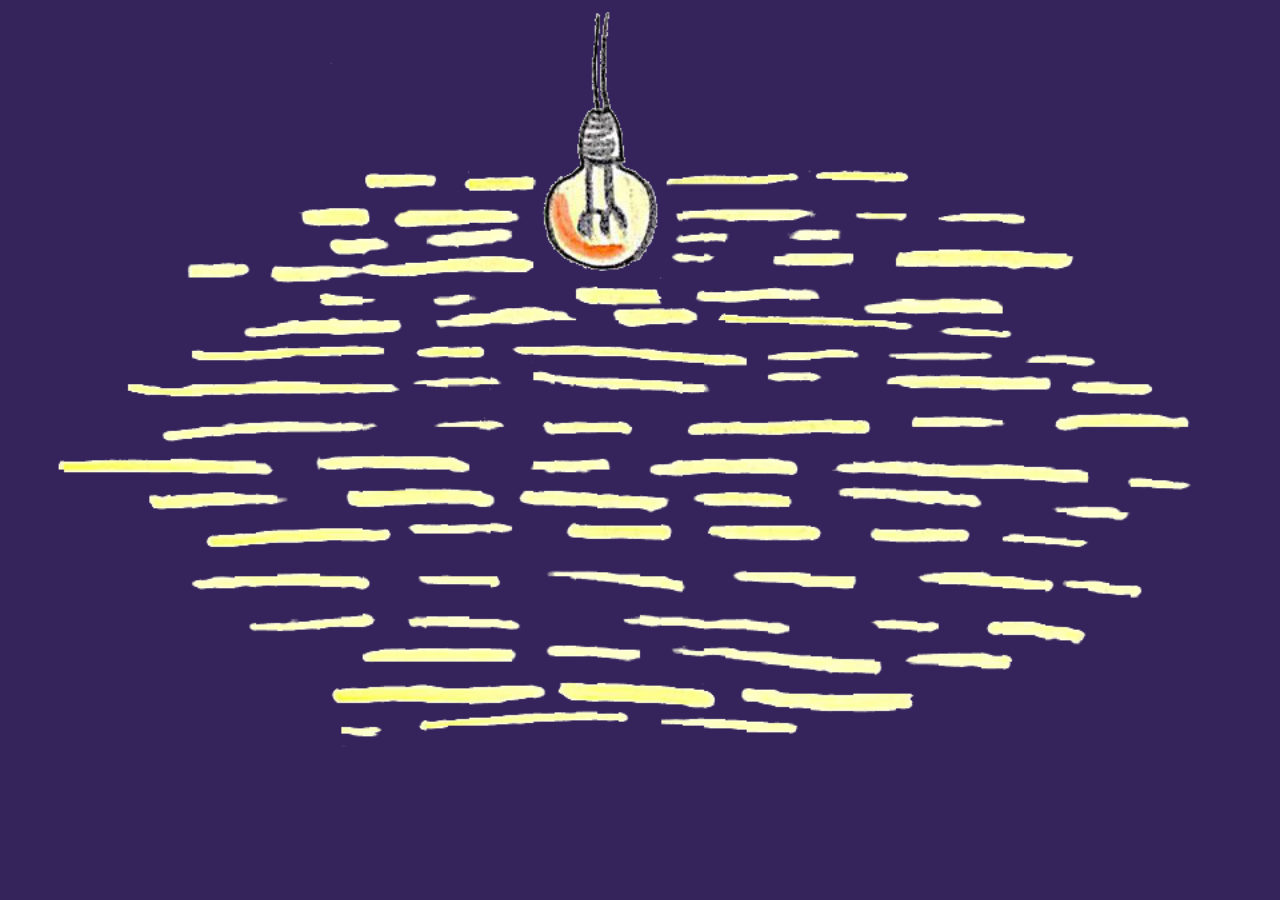
==== on.html @ 0f7c3c96 "1.0" ====
<!DOCTYPE HTML PUBLIC "-//W3C//DTD HTML 4.01//EN">
<html>
<head>
<meta http-equiv="Content-Type" content="text/html; charset=UTF-8" />
<meta name="apple-mobile-web-app-capable" content="yes" />
<title>무제</title>
<style>
  html,body{
  	width:100%;
  	height:100%;
  }

    body {
    background: #35245b;
    -webkit-background-size: 100%;
    -moz-background-size: 100%;
    -o-background-size: 100%;
    background-size: 100%;

  	width: 100%;
  	font-size: 12px;
  	color: #ffffff;
  	padding : 0px;
  	margin:0px;

  	line-height: 140%;

  	font-family: Arial, Helvetica, sans-serif;
  	font-size: 12px;
  	color: #eee;
  	overflow-x: hidden;
}

</style>
</head>

<body>
  <div id="cf">
    <a href="index.HTML"><img src="on.png" class="center" align="top" width="100%"></img></a>
  </div>
</body>
</html>
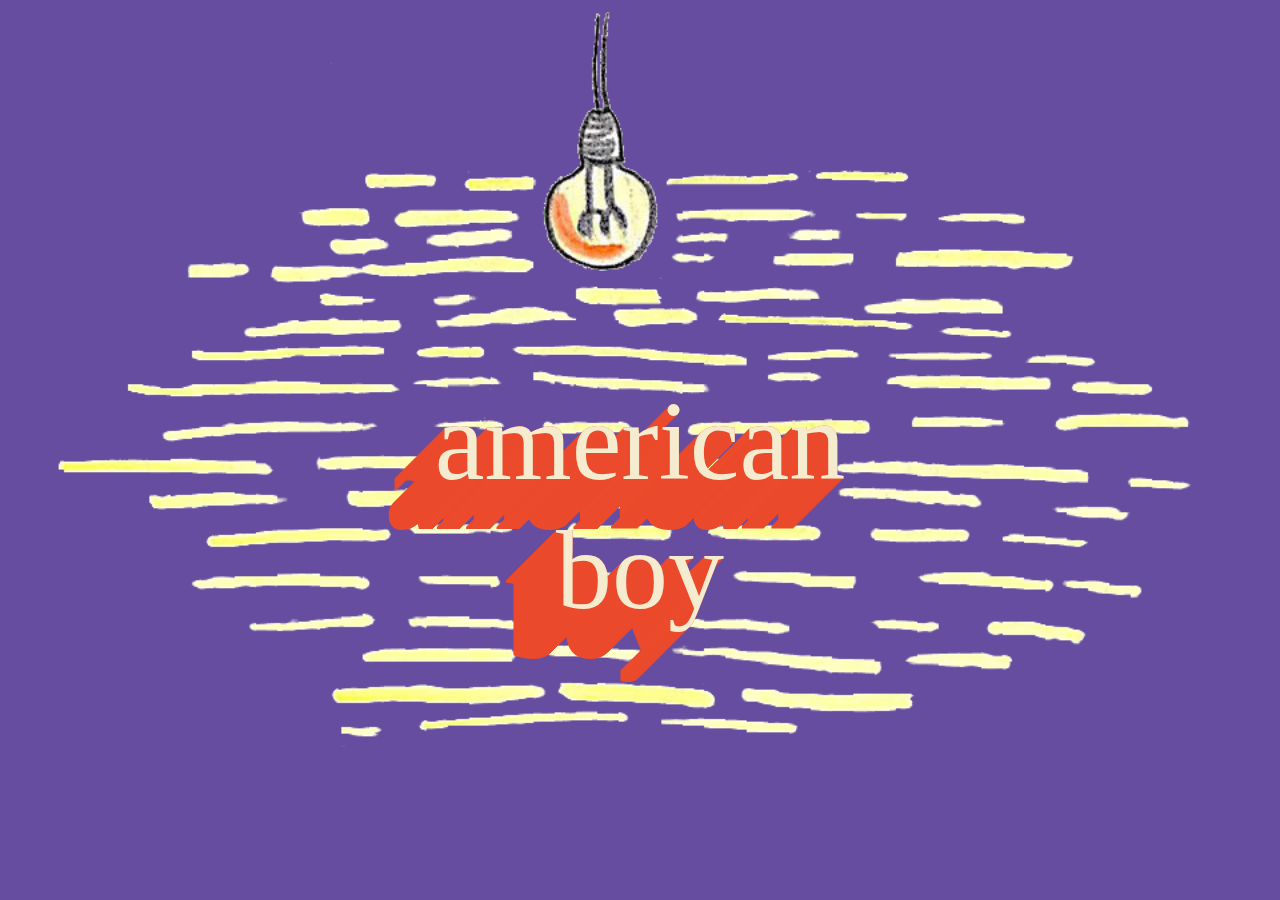
==== commit f7ab2efb: "1.1 americanboy" ====
--- a/on.html
+++ b/on.html
@@ -11,11 +11,11 @@
   }
 
     body {
-    background: #35245b;
-    -webkit-background-size: 100%;
-    -moz-background-size: 100%;
-    -o-background-size: 100%;
-    background-size: 100%;
+      background:url(on.png) no-repeat fixed top #664da0;
+      -webkit-background-size: 100%;
+      -moz-background-size: 100%;
+      -o-background-size: 100%;
+      background-size: 100%;
 
   	width: 100%;
   	font-size: 12px;
@@ -30,13 +30,24 @@
   	color: #eee;
   	overflow-x: hidden;
 }
+ a{
+   color: inherit;
+   text-decoration: none;
+ }
+
+ h1{
+   font-size: 5px;
+ }
 
 </style>
 </head>
 
 <body>
-  <div id="cf">
-    <a href="index.HTML"><img src="on.png" class="center" align="top" width="100%"></img></a>
-  </div>
+  <br>
+  <br>
+  <br>
+  <br>
+  <h1><div><a href="https://soundcloud.com/atlanticrecords/estelle-american-boy-feat#t=0:16" target="_blank"><p>american</p>boy</div></a><h1>
+<link rel="stylesheet" href="styles.css">
 </body>
 </html>
--- a/styles.css
+++ b/styles.css
@@ -0,0 +1,51 @@
+body, html {
+  height: 100%;
+}
+
+body {
+  display: flex;
+  align-items: center;
+  align-content: center;
+  justify-content: center;
+}
+
+h1 {
+  font-family: 'Shrikhand', cursive;
+  text-align: center;
+  font-weight: normal;
+  font-size: 7rem;
+  color: #F5ECCF;
+  text-shadow: 0px 0px #EB4A2C, -1px 1px #EB4A2C, -2px 2px #EB4A2C, -3px 3px #EB4A2C, -4px 4px #EB4A2C, -5px 5px #EB4A2C, -6px 6px #EB4A2C, -7px 7px #EB4A2C, -8px 8px #EB4A2C, -9px 9px #EB4A2C, -10px 10px #EB4A2C, -11px 11px #EB4A2C, -12px 12px #EB4A2C, -13px 13px #EB4A2C, -14px 14px #EB4A2C, -15px 15px #EB4A2C, -16px 16px #EB4A2C, -17px 17px #EB4A2C, -18px 18px #EB4A2C, -19px 19px #EB4A2C, -20px 20px #EB4A2C, -21px 21px #EB4A2C, -22px 22px #EB4A2C, -23px 23px #EB4A2C, -24px 24px #EB4A2C, -25px 25px #EB4A2C, -26px 26px #EB4A2C, -27px 27px #EB4A2C, -28px 28px #EB4A2C, -29px 29px #EB4A2C, -30px 30px #EB4A2C, -31px 31px #EB4A2C, -32px 32px #EB4A2C, -33px 33px #EB4A2C, -34px 34px #EB4A2C, -35px 35px #EB4A2C, -36px 36px #EB4A2C, -37px 37px #EB4A2C, -38px 38px #EB4A2C, -39px 39px #EB4A2C, -40px 40px #EB4A2C, -41px 41px #EB4A2C, -42px 42px #EB4A2C, -43px 43px #EB4A2C, -44px 44px #EB4A2C, -45px 45px #EB4A2C, -46px 46px #EB4A2C, -47px 47px #EB4A2C, -48px 48px #EB4A2C, -49px 49px #EB4A2C, -50px 50px #EB4A2C;
+  animation: color 2s ease-in infinite;
+}
+
+@keyframes color {
+  0%, 10% {
+    color: #EB4A2C;
+    text-shadow: 0px 0px #640E13, -1px 1px #640E13, -2px 2px #640E13, -3px 3px #640E13, -4px 4px #640E13, -5px 5px #640E13, -6px 6px #640E13, -7px 7px #640E13, -8px 8px #640E13, -9px 9px #640E13, -10px 10px #640E13, -11px 11px #640E13, -12px 12px #640E13, -13px 13px #640E13, -14px 14px #640E13, -15px 15px #640E13, -16px 16px #640E13, -17px 17px #640E13, -18px 18px #640E13, -19px 19px #640E13, -20px 20px #640E13, -21px 21px #640E13, -22px 22px #640E13, -23px 23px #640E13, -24px 24px #640E13, -25px 25px #640E13, -26px 26px #640E13, -27px 27px #640E13, -28px 28px #640E13, -29px 29px #640E13, -30px 30px #640E13, -31px 31px #640E13, -32px 32px #640E13, -33px 33px #640E13, -34px 34px #640E13, -35px 35px #640E13, -36px 36px #640E13, -37px 37px #640E13, -38px 38px #640E13, -39px 39px #640E13, -40px 40px #640E13, -41px 41px #640E13, -42px 42px #640E13, -43px 43px #640E13, -44px 44px #640E13, -45px 45px #640E13, -46px 46px #640E13, -47px 47px #640E13, -48px 48px #640E13, -49px 49px #640E13, -50px 50px #640E13;
+  }
+  11%, 20% {
+    color: #EB4A2C;
+    text-shadow: 0px 0px #640E13, -1px 1px #640E13, -2px 2px #640E13, -3px 3px #640E13, -4px 4px #640E13, -5px 5px #640E13, -6px 6px #640E13, -7px 7px #640E13, -8px 8px #640E13, -9px 9px #640E13, -10px 10px #640E13, 0px 0px #640E13, -11px 11px #640E13, -12px 12px #640E13, -13px 13px #640E13, -14px 14px #640E13, -15px 15px #640E13, -16px 16px #640E13, -17px 17px #640E13, -18px 18px #640E13, -19px 19px #640E13, -20px 20px #640E13, 0px 0px #640E13, -21px 21px #640E13, -22px 22px #640E13, -23px 23px #640E13, -24px 24px #640E13, -25px 25px #640E13, -26px 26px #640E13, -27px 27px #640E13, -28px 28px #640E13, -29px 29px #640E13, -30px 30px #640E13, 0px 0px #640E13, -31px 31px #640E13, -32px 32px #640E13, -33px 33px #640E13, -34px 34px #640E13, -35px 35px #640E13, -36px 36px #640E13, -37px 37px #640E13, -38px 38px #640E13, -39px 39px #640E13, -40px 40px #640E13, 0px 0px #EB4A2C, -41px 41px #EB4A2C, -42px 42px #EB4A2C, -43px 43px #EB4A2C, -44px 44px #EB4A2C, -45px 45px #EB4A2C, -46px 46px #EB4A2C, -47px 47px #EB4A2C, -48px 48px #EB4A2C, -49px 49px #EB4A2C, -50px 50px #EB4A2C;
+  }
+  21%, 30% {
+    color: #EB4A2C;
+    text-shadow: 0px 0px #640E13, -1px 1px #640E13, -2px 2px #640E13, -3px 3px #640E13, -4px 4px #640E13, -5px 5px #640E13, -6px 6px #640E13, -7px 7px #640E13, -8px 8px #640E13, -9px 9px #640E13, -10px 10px #640E13, 0px 0px #640E13, -11px 11px #640E13, -12px 12px #640E13, -13px 13px #640E13, -14px 14px #640E13, -15px 15px #640E13, -16px 16px #640E13, -17px 17px #640E13, -18px 18px #640E13, -19px 19px #640E13, -20px 20px #640E13, 0px 0px #640E13, -21px 21px #640E13, -22px 22px #640E13, -23px 23px #640E13, -24px 24px #640E13, -25px 25px #640E13, -26px 26px #640E13, -27px 27px #640E13, -28px 28px #640E13, -29px 29px #640E13, -30px 30px #640E13, 0px 0px #EB4A2C, -31px 31px #EB4A2C, -32px 32px #EB4A2C, -33px 33px #EB4A2C, -34px 34px #EB4A2C, -35px 35px #EB4A2C, -36px 36px #EB4A2C, -37px 37px #EB4A2C, -38px 38px #EB4A2C, -39px 39px #EB4A2C, -40px 40px #EB4A2C, 0px 0px #EB4A2C, -41px 41px #EB4A2C, -42px 42px #EB4A2C, -43px 43px #EB4A2C, -44px 44px #EB4A2C, -45px 45px #EB4A2C, -46px 46px #EB4A2C, -47px 47px #EB4A2C, -48px 48px #EB4A2C, -49px 49px #EB4A2C, -50px 50px #EB4A2C;
+  }
+  31%, 40% {
+    color: #EB4A2C;
+    text-shadow: 0px 0px #640E13, -1px 1px #640E13, -2px 2px #640E13, -3px 3px #640E13, -4px 4px #640E13, -5px 5px #640E13, -6px 6px #640E13, -7px 7px #640E13, -8px 8px #640E13, -9px 9px #640E13, -10px 10px #640E13, 0px 0px #640E13, -11px 11px #640E13, -12px 12px #640E13, -13px 13px #640E13, -14px 14px #640E13, -15px 15px #640E13, -16px 16px #640E13, -17px 17px #640E13, -18px 18px #640E13, -19px 19px #640E13, -20px 20px #640E13, 0px 0px #EB4A2C, -21px 21px #EB4A2C, -22px 22px #EB4A2C, -23px 23px #EB4A2C, -24px 24px #EB4A2C, -25px 25px #EB4A2C, -26px 26px #EB4A2C, -27px 27px #EB4A2C, -28px 28px #EB4A2C, -29px 29px #EB4A2C, -30px 30px #EB4A2C, 0px 0px #EB4A2C, -31px 31px #EB4A2C, -32px 32px #EB4A2C, -33px 33px #EB4A2C, -34px 34px #EB4A2C, -35px 35px #EB4A2C, -36px 36px #EB4A2C, -37px 37px #EB4A2C, -38px 38px #EB4A2C, -39px 39px #EB4A2C, -40px 40px #EB4A2C, 0px 0px #EB4A2C, -41px 41px #EB4A2C, -42px 42px #EB4A2C, -43px 43px #EB4A2C, -44px 44px #EB4A2C, -45px 45px #EB4A2C, -46px 46px #EB4A2C, -47px 47px #EB4A2C, -48px 48px #EB4A2C, -49px 49px #EB4A2C, -50px 50px #EB4A2C;
+  }
+  41%, 50% {
+    color: #EB4A2C;
+    text-shadow: 0px 0px #640E13, -1px 1px #640E13, -2px 2px #640E13, -3px 3px #640E13, -4px 4px #640E13, -5px 5px #640E13, -6px 6px #640E13, -7px 7px #640E13, -8px 8px #640E13, -9px 9px #640E13, -10px 10px #640E13, 0px 0px #EB4A2C, -11px 11px #EB4A2C, -12px 12px #EB4A2C, -13px 13px #EB4A2C, -14px 14px #EB4A2C, -15px 15px #EB4A2C, -16px 16px #EB4A2C, -17px 17px #EB4A2C, -18px 18px #EB4A2C, -19px 19px #EB4A2C, -20px 20px #EB4A2C, 0px 0px #EB4A2C, -21px 21px #EB4A2C, -22px 22px #EB4A2C, -23px 23px #EB4A2C, -24px 24px #EB4A2C, -25px 25px #EB4A2C, -26px 26px #EB4A2C, -27px 27px #EB4A2C, -28px 28px #EB4A2C, -29px 29px #EB4A2C, -30px 30px #EB4A2C, 0px 0px #EB4A2C, -31px 31px #EB4A2C, -32px 32px #EB4A2C, -33px 33px #EB4A2C, -34px 34px #EB4A2C, -35px 35px #EB4A2C, -36px 36px #EB4A2C, -37px 37px #EB4A2C, -38px 38px #EB4A2C, -39px 39px #EB4A2C, -40px 40px #EB4A2C, 0px 0px #EB4A2C, -41px 41px #EB4A2C, -42px 42px #EB4A2C, -43px 43px #EB4A2C, -44px 44px #EB4A2C, -45px 45px #EB4A2C, -46px 46px #EB4A2C, -47px 47px #EB4A2C, -48px 48px #EB4A2C, -49px 49px #EB4A2C, -50px 50px #EB4A2C;
+  }
+  51%, 60% {
+    color: #F5ECCF;
+    text-shadow: 0px 0px #EB4A2C, -1px 1px #EB4A2C, -2px 2px #EB4A2C, -3px 3px #EB4A2C, -4px 4px #EB4A2C, -5px 5px #EB4A2C, -6px 6px #EB4A2C, -7px 7px #EB4A2C, -8px 8px #EB4A2C, -9px 9px #EB4A2C, -10px 10px #EB4A2C, 0px 0px #EB4A2C, -11px 11px #EB4A2C, -12px 12px #EB4A2C, -13px 13px #EB4A2C, -14px 14px #EB4A2C, -15px 15px #EB4A2C, -16px 16px #EB4A2C, -17px 17px #EB4A2C, -18px 18px #EB4A2C, -19px 19px #EB4A2C, -20px 20px #EB4A2C, 0px 0px #EB4A2C, -21px 21px #EB4A2C, -22px 22px #EB4A2C, -23px 23px #EB4A2C, -24px 24px #EB4A2C, -25px 25px #EB4A2C, -26px 26px #EB4A2C, -27px 27px #EB4A2C, -28px 28px #EB4A2C, -29px 29px #EB4A2C, -30px 30px #EB4A2C, 0px 0px #EB4A2C, -31px 31px #EB4A2C, -32px 32px #EB4A2C, -33px 33px #EB4A2C, -34px 34px #EB4A2C, -35px 35px #EB4A2C, -36px 36px #EB4A2C, -37px 37px #EB4A2C, -38px 38px #EB4A2C, -39px 39px #EB4A2C, -40px 40px #EB4A2C, 0px 0px #EB4A2C, -41px 41px #EB4A2C, -42px 42px #EB4A2C, -43px 43px #EB4A2C, -44px 44px #EB4A2C, -45px 45px #EB4A2C, -46px 46px #EB4A2C, -47px 47px #EB4A2C, -48px 48px #EB4A2C, -49px 49px #EB4A2C, -50px 50px #EB4A2C;
+  }
+  61%, 100% {
+    color: #F5ECCF;
+    text-shadow: 0px 0px #EB4A2C, -1px 1px #EB4A2C, -2px 2px #EB4A2C, -3px 3px #EB4A2C, -4px 4px #EB4A2C, -5px 5px #EB4A2C, -6px 6px #EB4A2C, -7px 7px #EB4A2C, -8px 8px #EB4A2C, -9px 9px #EB4A2C, -10px 10px #EB4A2C, 0px 0px #EB4A2C, -11px 11px #EB4A2C, -12px 12px #EB4A2C, -13px 13px #EB4A2C, -14px 14px #EB4A2C, -15px 15px #EB4A2C, -16px 16px #EB4A2C, -17px 17px #EB4A2C, -18px 18px #EB4A2C, -19px 19px #EB4A2C, -20px 20px #EB4A2C, 0px 0px #EB4A2C, -21px 21px #EB4A2C, -22px 22px #EB4A2C, -23px 23px #EB4A2C, -24px 24px #EB4A2C, -25px 25px #EB4A2C, -26px 26px #EB4A2C, -27px 27px #EB4A2C, -28px 28px #EB4A2C, -29px 29px #EB4A2C, -30px 30px #EB4A2C, 0px 0px #EB4A2C, -31px 31px #EB4A2C, -32px 32px #EB4A2C, -33px 33px #EB4A2C, -34px 34px #EB4A2C, -35px 35px #EB4A2C, -36px 36px #EB4A2C, -37px 37px #EB4A2C, -38px 38px #EB4A2C, -39px 39px #EB4A2C, -40px 40px #EB4A2C, 0px 0px #EB4A2C, -41px 41px #EB4A2C, -42px 42px #EB4A2C, -43px 43px #EB4A2C, -44px 44px #EB4A2C, -45px 45px #EB4A2C, -46px 46px #EB4A2C, -47px 47px #EB4A2C, -48px 48px #EB4A2C, -49px 49px #EB4A2C, -50px 50px #EB4A2C;
+  }
+}
